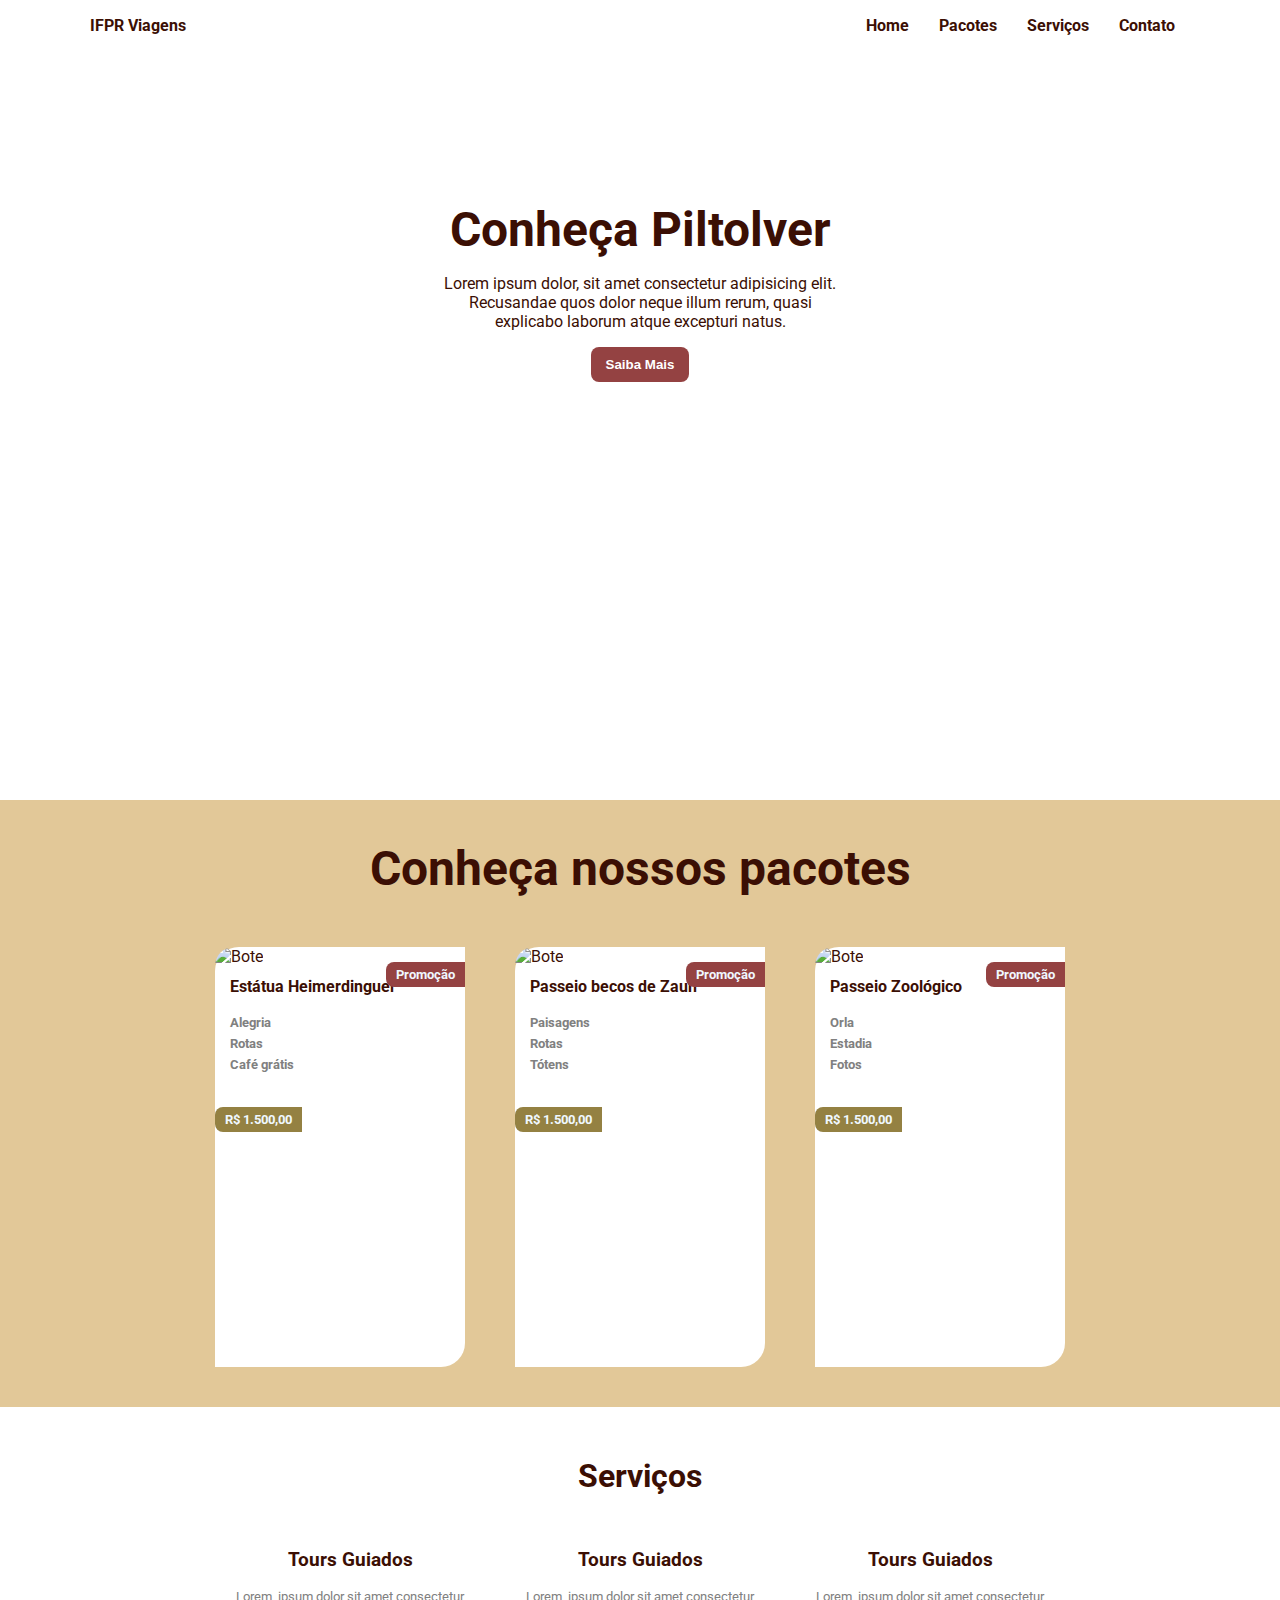
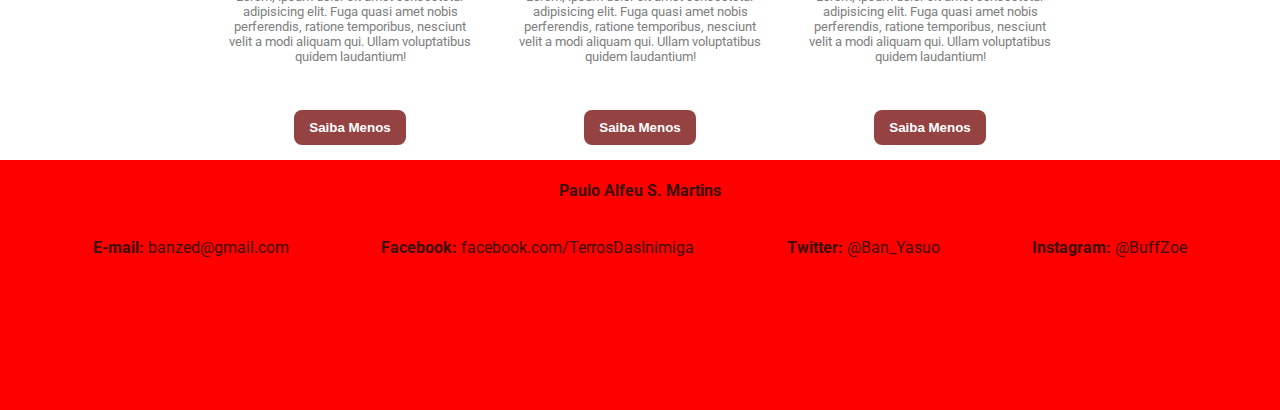
==== Ex 001 - Site de Viagens/index.html @ 7e338a74 "12-04-23" ====
<!DOCTYPE html>
<html lang="pt-br">
  <head>
    <meta charset="UTF-8" />
    <meta http-equiv="X-UA-Compatible" content="IE=edge" />
    <meta name="viewport" content="width=device-width, initial-scale=1.0" />
    <title>Viaje para Vancouver</title>
    <script src="https://unpkg.com/feather-icons"></script>
    <link rel="stylesheet" href="style.css">
  </head>
  <body>
    <header>
      <nav>
        <p>IFPR Viagens</p>
        <ul>
          <li><a href="#home">Home</a></li>
          <li><a href="#pacotes">Pacotes</a></li>
          <li><a href="#servicos">Serviços</a></li>
          <li><a href="#contatos">Contato</a></li>
        </ul>
      </nav>
      <div id="home" class="header-content">
        <h1>Conheça Piltolver</h1>
        <p>
          Lorem ipsum dolor, sit amet consectetur adipisicing elit. Recusandae quos dolor neque illum rerum, quasi explicabo laborum atque excepturi natus.
        </p>
        <button>Saiba Mais</button>
      </div>
    </header>
    <section id="pacotes" class="pacotes">
      <h1 class="pacotes-title">Conheça nossos pacotes</h1>

      <div class="pacotes-card">
        <div class="card">
          <div class="card-tag card-tag-top">
            <p>Promoção</p>
          </div>
          <div class="card-tag card-tag-bottom">
            <p>R$ 1.500,00</p>
          </div>
          <img src="https://e1.pxfuel.com/desktop-wallpaper/426/372/desktop-wallpaper-the-university-of-piltover-mocah-piltover.jpg" alt="Bote" class="card-image">
          <div class="card-content">
            <h1>Estátua Heimerdinguer</h1>
            <ul>
              <li><i data-feather="smile"></i>Alegria</li>
              <li><i data-feather="map"></i>Rotas</li>
              <li><i data-feather="coffee"></i>Café grátis</li>
            </ul>
          </div>
        </div>
        <div class="card">
          <div class="card-tag card-tag-top">
            <p>Promoção</p>
          </div>
          <div class="card-tag card-tag-bottom">
            <p>R$ 1.500,00</p>
          </div>
          <img src="https://kanto.legiaodosherois.com.br/w760-h398-cfill/wp-content/uploads/2022/01/legiao_7chP2k4S3XMO.jpg" alt="Bote" class="card-image">
          <div class="card-content">
            <h1>Passeio becos de Zaun</h1>
            <ul>
              <li><i data-feather="feather"></i>Paisagens</li>
              <li><i data-feather="map-pin"></i>Rotas</li>
              <li><i data-feather="camera"></i>Tótens</li>
            </ul>
          </div>
        </div>
        <div class="card">
          <div class="card-tag card-tag-top">
            <p>Promoção</p>
          </div>
          <div class="card-tag card-tag-bottom">
            <p>R$ 1.500,00</p>
          </div>
          <img src="https://d1ki6hjeuoplax.cloudfront.net/images/_1200x630_crop_center-center_82_none/Rio-Shimmer-Arcane.jpeg" alt="Bote" class="card-image">
          <div class="card-content">
            <h1>Passeio Zoológico</h1>
            <ul>
              <li><i data-feather="sun"></i>Orla</li>
              <li><i data-feather="briefcase"></i>Estadia</li>
              <li><i data-feather="camera"></i>Fotos</li>
            </ul>
          </div>
        </div>
      </div>
      
    </section>

    <section id="servicos" class="servicos">
      <h1 class="servicos-title">
        Serviços
      </h1>
      <div class="servicos-cards">
        <div class="card">
          <i data-feather="map"></i>
          <div class="card-content">
            <h3>Tours Guiados</h3>
            <p>Lorem, ipsum dolor sit amet consectetur adipisicing elit. Fuga quasi amet nobis perferendis, ratione temporibus, nesciunt velit a modi aliquam qui. Ullam voluptatibus quidem laudantium!</p>
          </div>
          <button>Saiba Menos</button>
        </div>
        <div class="card">
          <i data-feather="camera"></i>
          <div class="card-content">
            <h3>Tours Guiados</h3>
            <p>Lorem, ipsum dolor sit amet consectetur adipisicing elit. Fuga quasi amet nobis perferendis, ratione temporibus, nesciunt velit a modi aliquam qui. Ullam voluptatibus quidem laudantium!</p>
          </div>
          <button>Saiba Menos</button>
        </div>
        <div class="card">
          <i data-feather="navigation"></i>
          <div class="card-content">
            <h3>Tours Guiados</h3>
            <p>Lorem, ipsum dolor sit amet consectetur adipisicing elit. Fuga quasi amet nobis perferendis, ratione temporibus, nesciunt velit a modi aliquam qui. Ullam voluptatibus quidem laudantium!</p>
          </div>
          <button>Saiba Menos</button>
      </div>
      </div>
    </section>
 <!-- ATIVIDADE-->
 <section id="contatos" class="contatos">
   <div class="name">
     <h4>Paulo Alfeu S. Martins</h4>
   </div>
    <div class="contatos-cards">
      <div class="email">
        <p>
          <i data-feather="mail"></i>
          <strong>E-mail:</strong> banzed@gmail.com</p>
      </div>
      <div class="facebook">
        <p>
          <i data-feather="facebook"></i>
          <strong>Facebook:</strong> facebook.com/TerrosDasInimiga</p>
      </div>
      <div class="twitter">
        <p>
          <i data-feather="twitter"></i>
          <strong>Twitter:</strong> @Ban_Yasuo</p>
      </div>
      <div class="instagram">
        <p>
          <i data-feather="instagram"></i>
          <strong>Instagram:</strong> @BuffZoe</p>
      </div>
  </div>
 </section>
    <script>
      feather.replace()
    </script>
  </body>
</html>
---- Ex 001 - Site de Viagens/style.css ----
@import url('https://fonts.googleapis.com/css2?family=Roboto&display=swap');

body {
    margin: 0;
    font-family: 'Roboto', sans-serif;
    color: #3b0f04;

}
ul {
    list-style: none;
    font-weight: bold;
    
}
a{
  text-decoration: none;
  color: inherit;
}
button {
  padding: 10px 15px;
  border-radius: 8px;
  font-weight: bold;
  border: 0;
  background: hsl(0, 38%, 42%);
  color: white;
}

header {
  background: no-repeat center/cover url("https://wallpapers.com/images/hd/arcane-intro-piltover-bknov93of349me0p.jpg");
  height: calc(100vh - 100px);
}

header nav {
  display: flex;
  justify-content: space-between;
  margin: auto 90px;
}

header nav ul {
  display: flex;
}

header nav ul li {
  margin: 0 15px;
}

header nav p {
  font-weight: bold;
}

.header-content {
  max-width: 400px;
  margin: 150px auto;
  text-align: center;
}

.header-content h1 {
  margin-bottom: 10px;
  font-size: 3rem;
}

.pacotes .pacotes-title {
  width: 100%;
  text-align: center;
  margin: 25px 0;
  font-size: 3rem;
}

.pacotes {
  background: #e2c898;
  padding: 15px;

}

.pacotes .pacotes-card {
  display: flex;
  margin: auto;
  max-width: 950px;
  flex-wrap: wrap;
  justify-content: center;
}

.pacotes .card-image {
  width: 250px;
  height: 200px;
  border-radius: 24px 0 0 0;
}

.pacotes .card {
  width: 250px;
  height: 420px;
  background: white;
  border-radius: 24px 0;
  margin: 25px;
  position: relative;
}

.pacotes .card-content {
  padding: 0 15px;

}

.pacotes .card-content ul {

  display: flex;
  flex-direction: column;
  padding: 0;
}

.pacotes-card .card-content ul li {
  font-size: 0.8rem;
  display: flex;
  align-items: center;
  margin: 3px 0;
  color: grey;
  font-weight: bold;
}

.pacotes .card-content li svg {
  width: 16px;
  height: 16px;
  margin-right: 10px;
}

.pacotes .card-content h1 {
  font-size: 1rem;
}
.pacotes .card .card-tag-top {
  position: absolute;
  right: 0;
  top: 15px;
  background: hsl(0, 38%, 42%);
  border-radius: 8px 0 0 8px;
  padding: 5px 10px;
}
.pacotes .card .card-tag-bottom {
  position: absolute;
  left: 0;
  top: 160px;
  background: #948142;
  border-radius: 8px 0 0 8px;
  padding: 5px 10px;
}

.pacotes .card .card-tag p {
  margin: 0;
  font-size: 0.8rem;
  color: aliceblue;
  font-weight: bold;
}

.servicos {
  padding: 15px;
  }

.servicos .servicos-title {
    text-align: center;
    margin: 35px 0;
  }

.servicos .servicos-cards {
  margin-top: 25px;
  display: flex;
  max-width: 950px;
  justify-content: center;
  margin: auto;
}

.servicos .card {
  width: 250px;
  display: flex;
  flex-direction: column;
  justify-content: center;
  align-items: center;
  margin: 0 20px;
}

.servicos .card svg {
  width: 60px;
  height: 60px;
  margin: 50px;
}

.servicos .card svg:hover {
  stroke: #0000ff;
  transform: scale(1.1);
}

.servicos .card h3 {
  font-weight: bold;
}

.servicos .card p {
  color: grey;
  font-size: 0.8rem;
  text-align: center;
}

.servicos .card .card-content {
  height: 180px;
  text-align: center;
}

.contatos {
  height: 250px;
  background: red;
}

.name {
  display: flex;
  justify-content: center;
}

.contatos-cards {
  display: flex;
  left: 5px;
  justify-content: space-evenly;
}

.contatos .facebook svg {
  color: #0000ff;
}
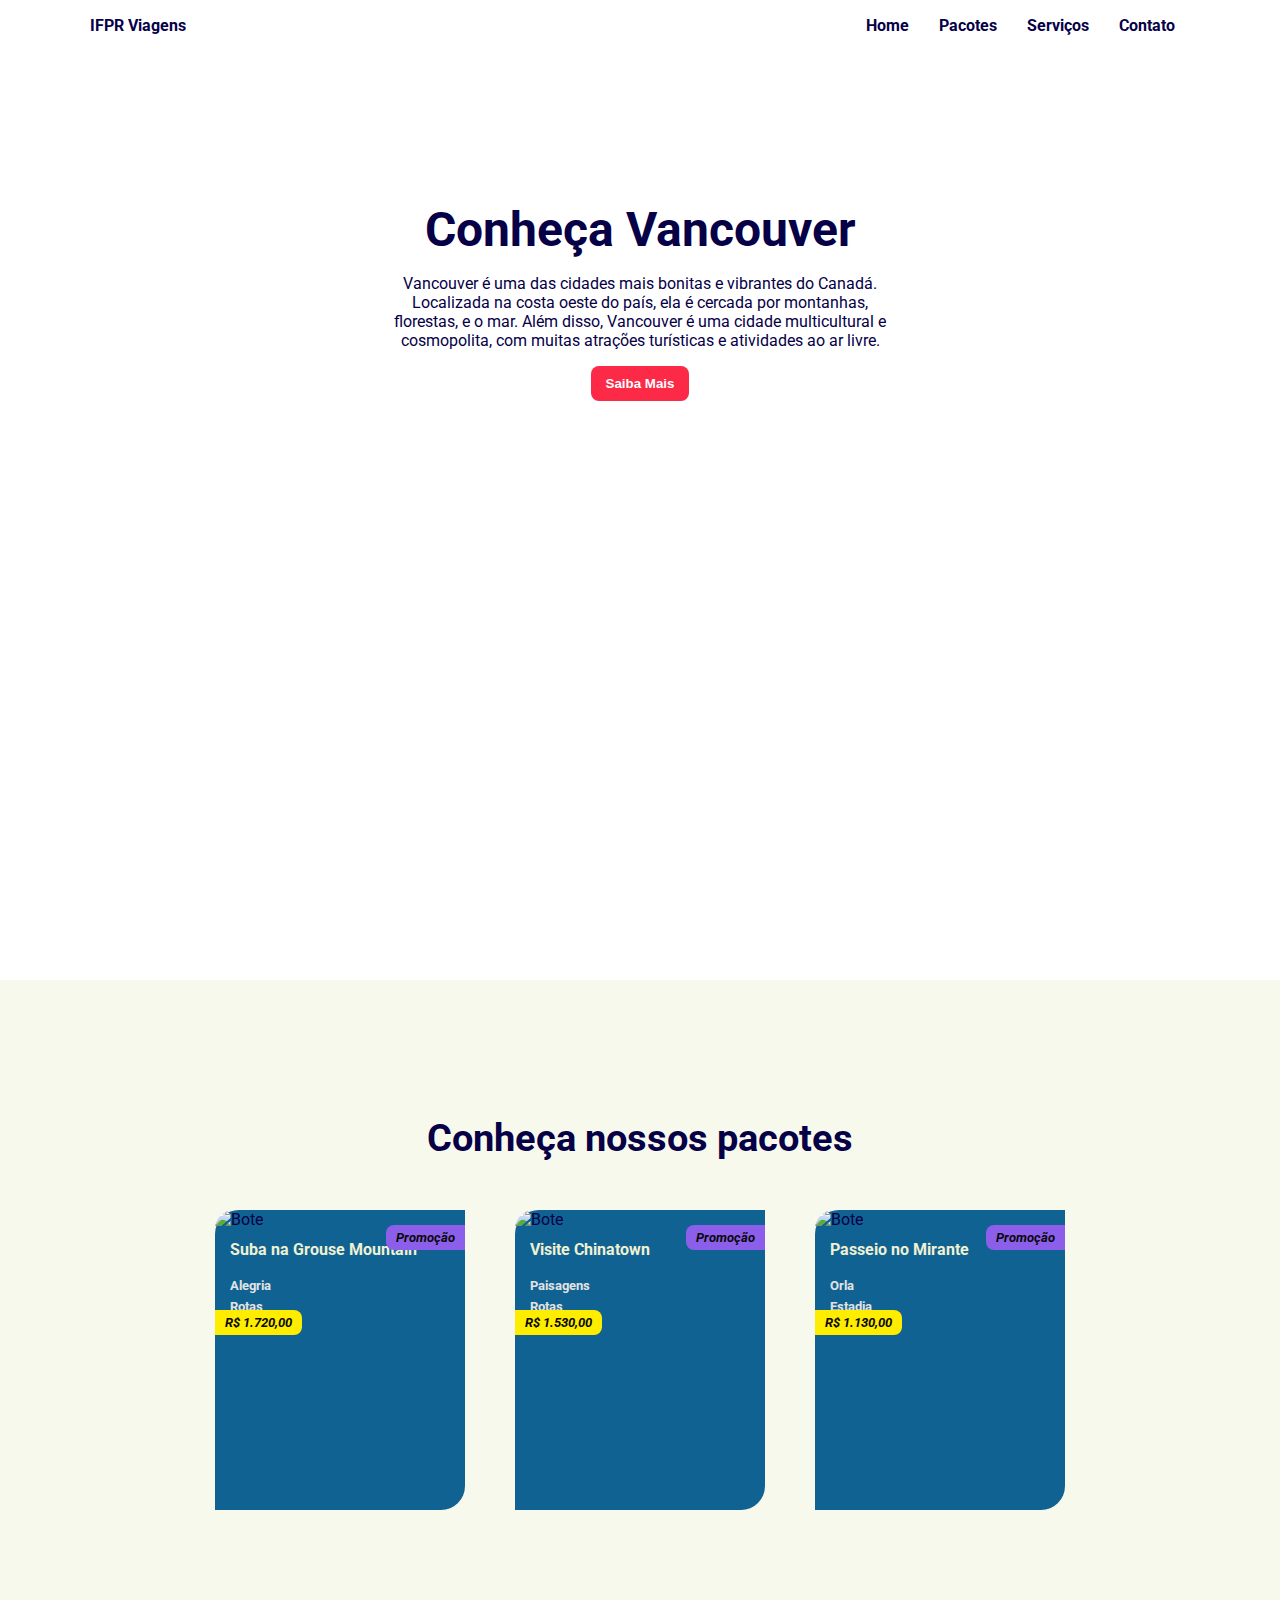
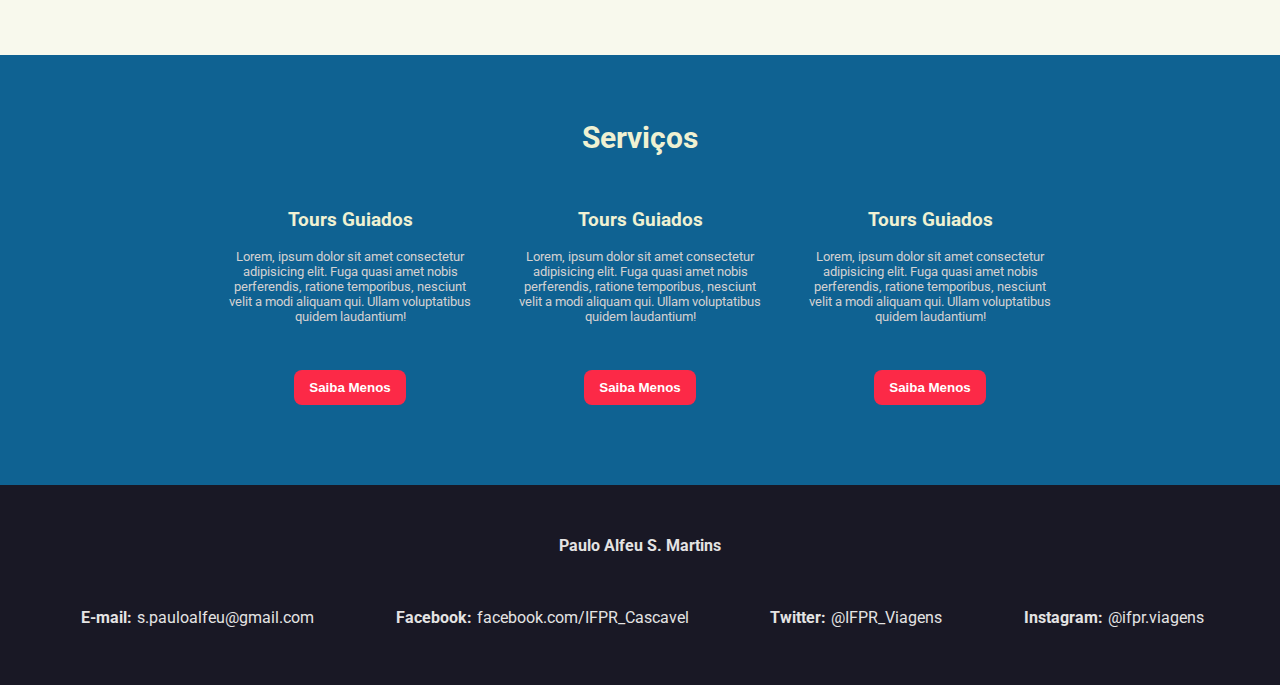
==== commit a94276c3: "13-04-23" ====
--- a/Ex 001 - Site de Viagens/index.html
+++ b/Ex 001 - Site de Viagens/index.html
@@ -20,9 +20,9 @@
         </ul>
       </nav>
       <div id="home" class="header-content">
-        <h1>Conheça Piltolver</h1>
+        <h1>Conheça Vancouver</h1>
         <p>
-          Lorem ipsum dolor, sit amet consectetur adipisicing elit. Recusandae quos dolor neque illum rerum, quasi explicabo laborum atque excepturi natus.
+          Vancouver é uma das cidades mais bonitas e vibrantes do Canadá. Localizada na costa oeste do país, ela é cercada por montanhas, florestas, e o mar. Além disso, Vancouver é uma cidade multicultural e cosmopolita, com muitas atrações turísticas e atividades ao ar livre.
         </p>
         <button>Saiba Mais</button>
       </div>
@@ -36,11 +36,11 @@
             <p>Promoção</p>
           </div>
           <div class="card-tag card-tag-bottom">
-            <p>R$ 1.500,00</p>
+            <p>R$ 1.720,00</p>
           </div>
-          <img src="https://e1.pxfuel.com/desktop-wallpaper/426/372/desktop-wallpaper-the-university-of-piltover-mocah-piltover.jpg" alt="Bote" class="card-image">
+          <img src="https://a.cdn-hotels.com/gdcs/production112/d779/1f098410-1c66-4ea0-9081-1283a14a0301.jpg" alt="Bote" class="card-image">
           <div class="card-content">
-            <h1>Estátua Heimerdinguer</h1>
+            <h1>Suba na Grouse Mountain</h1>
             <ul>
               <li><i data-feather="smile"></i>Alegria</li>
               <li><i data-feather="map"></i>Rotas</li>
@@ -53,11 +53,11 @@
             <p>Promoção</p>
           </div>
           <div class="card-tag card-tag-bottom">
-            <p>R$ 1.500,00</p>
+            <p>R$ 1.530,00</p>
           </div>
-          <img src="https://kanto.legiaodosherois.com.br/w760-h398-cfill/wp-content/uploads/2022/01/legiao_7chP2k4S3XMO.jpg" alt="Bote" class="card-image">
+          <img src="https://a.cdn-hotels.com/gdcs/production77/d729/a937bb70-c31d-11e8-87bb-0242ac11000d.jpg" alt="Bote" class="card-image">
           <div class="card-content">
-            <h1>Passeio becos de Zaun</h1>
+            <h1>Visite Chinatown</h1>
             <ul>
               <li><i data-feather="feather"></i>Paisagens</li>
               <li><i data-feather="map-pin"></i>Rotas</li>
@@ -70,11 +70,11 @@
             <p>Promoção</p>
           </div>
           <div class="card-tag card-tag-bottom">
-            <p>R$ 1.500,00</p>
+            <p>R$ 1.130,00</p>
           </div>
-          <img src="https://d1ki6hjeuoplax.cloudfront.net/images/_1200x630_crop_center-center_82_none/Rio-Shimmer-Arcane.jpeg" alt="Bote" class="card-image">
+          <img src="https://a.cdn-hotels.com/gdcs/production26/d137/a9b8ab40-c31d-11e8-a1a9-0242ac110002.jpg" alt="Bote" class="card-image">
           <div class="card-content">
-            <h1>Passeio Zoológico</h1>
+            <h1>Passeio no Mirante</h1>
             <ul>
               <li><i data-feather="sun"></i>Orla</li>
               <li><i data-feather="briefcase"></i>Estadia</li>
@@ -126,22 +126,22 @@
       <div class="email">
         <p>
           <i data-feather="mail"></i>
-          <strong>E-mail:</strong> banzed@gmail.com</p>
+          <strong>E-mail:</strong> s.pauloalfeu@gmail.com</p>
       </div>
       <div class="facebook">
         <p>
           <i data-feather="facebook"></i>
-          <strong>Facebook:</strong> facebook.com/TerrosDasInimiga</p>
+          <strong>Facebook:</strong> facebook.com/IFPR_Cascavel</p>
       </div>
       <div class="twitter">
         <p>
           <i data-feather="twitter"></i>
-          <strong>Twitter:</strong> @Ban_Yasuo</p>
+          <strong>Twitter:</strong> @IFPR_Viagens</p>
       </div>
       <div class="instagram">
         <p>
           <i data-feather="instagram"></i>
-          <strong>Instagram:</strong> @BuffZoe</p>
+          <strong>Instagram: </strong> @ifpr.viagens</p>
       </div>
   </div>
  </section>
--- a/Ex 001 - Site de Viagens/style.css
+++ b/Ex 001 - Site de Viagens/style.css
@@ -3,7 +3,7 @@
 body {
     margin: 0;
     font-family: 'Roboto', sans-serif;
-    color: #3b0f04;
+    color: #060047;
 
 }
 ul {
@@ -20,13 +20,17 @@
   border-radius: 8px;
   font-weight: bold;
   border: 0;
-  background: hsl(0, 38%, 42%);
+  background: #FC2947;
   color: white;
 }
 
+button:hover {
+  transform: scale(1.1);
+}
+
 header {
-  background: no-repeat center/cover url("https://wallpapers.com/images/hd/arcane-intro-piltover-bknov93of349me0p.jpg");
-  height: calc(100vh - 100px);
+  background: no-repeat center/cover url("https://media.timeout.com/images/105239112/image.jpg");
+  height: calc(120vh - 100px);
 }
 
 header nav {
@@ -48,7 +52,7 @@
 }
 
 .header-content {
-  max-width: 400px;
+  max-width: 500px;
   margin: 150px auto;
   text-align: center;
 }
@@ -62,14 +66,15 @@
   width: 100%;
   text-align: center;
   margin: 25px 0;
-  font-size: 3rem;
+  font-size: 2.4rem;
 }
 
 .pacotes {
-  background: #e2c898;
-  padding: 15px;
-
-}
+  background: #f8f9ed;
+  padding-top: 110px;
+  padding-bottom: 120px;
+}
+
 
 .pacotes .pacotes-card {
   display: flex;
@@ -81,14 +86,14 @@
 
 .pacotes .card-image {
   width: 250px;
-  height: 200px;
+  height: 150px;
   border-radius: 24px 0 0 0;
 }
 
 .pacotes .card {
   width: 250px;
-  height: 420px;
-  background: white;
+  height: 300px;
+  background: #0F6292;
   border-radius: 24px 0;
   margin: 25px;
   position: relative;
@@ -111,7 +116,7 @@
   display: flex;
   align-items: center;
   margin: 3px 0;
-  color: grey;
+  color: #e4e3e3;
   font-weight: bold;
 }
 
@@ -123,38 +128,49 @@
 
 .pacotes .card-content h1 {
   font-size: 1rem;
+  color: #eff1d2;
 }
 .pacotes .card .card-tag-top {
   position: absolute;
   right: 0;
   top: 15px;
-  background: hsl(0, 38%, 42%);
+  background: #8b5fea;
   border-radius: 8px 0 0 8px;
   padding: 5px 10px;
+  font-style: oblique;
 }
 .pacotes .card .card-tag-bottom {
   position: absolute;
   left: 0;
-  top: 160px;
-  background: #948142;
-  border-radius: 8px 0 0 8px;
+  top: 100px;
+  background: #FFED00;
+  border-radius: 0 8px 8px 0;
   padding: 5px 10px;
+  font-style: oblique;
 }
 
 .pacotes .card .card-tag p {
   margin: 0;
   font-size: 0.8rem;
-  color: aliceblue;
-  font-weight: bold;
+  color: rgb(9, 9, 9);
+  font-weight: bold;
+}
+
+.pacotes .card:hover {
+  transform: scale(1.15);
 }
 
 .servicos {
-  padding: 15px;
+  padding: 30px;
+  padding-bottom: 80px;
+  background: #0F6292;
+  color: #eff1d2;
   }
 
 .servicos .servicos-title {
     text-align: center;
     margin: 35px 0;
+    font-size: 1.9rem;
   }
 
 .servicos .servicos-cards {
@@ -181,7 +197,7 @@
 }
 
 .servicos .card svg:hover {
-  stroke: #0000ff;
+  stroke: #191825;
   transform: scale(1.1);
 }
 
@@ -190,7 +206,7 @@
 }
 
 .servicos .card p {
-  color: grey;
+  color: #d4d1d1;
   font-size: 0.8rem;
   text-align: center;
 }
@@ -201,13 +217,16 @@
 }
 
 .contatos {
-  height: 250px;
-  background: red;
+  height: 200px;
+  background: #191825;
+  color: #e4e3e3;
 }
 
 .name {
   display: flex;
   justify-content: center;
+  padding-top: 30px;
+  padding-bottom: 15px;
 }
 
 .contatos-cards {
@@ -217,5 +236,27 @@
 }
 
 .contatos .facebook svg {
-  color: #0000ff;
+  color: #3454e4;
+  margin-right: 10px;
+}
+
+.contatos .twitter svg {
+  color: #5ca0f3;
+  margin-right: 10px;
+}
+
+.contatos .instagram svg {
+  color: #f35c82;
+  margin-right: 10px;
+}
+
+.contatos .email svg {
+  color: #ead994;
+  margin-right: 10px;
+}
+
+.contatos .contatos-cards p {
+  display: flex;
+  align-items: center;
+  text-indent: 5px;
 }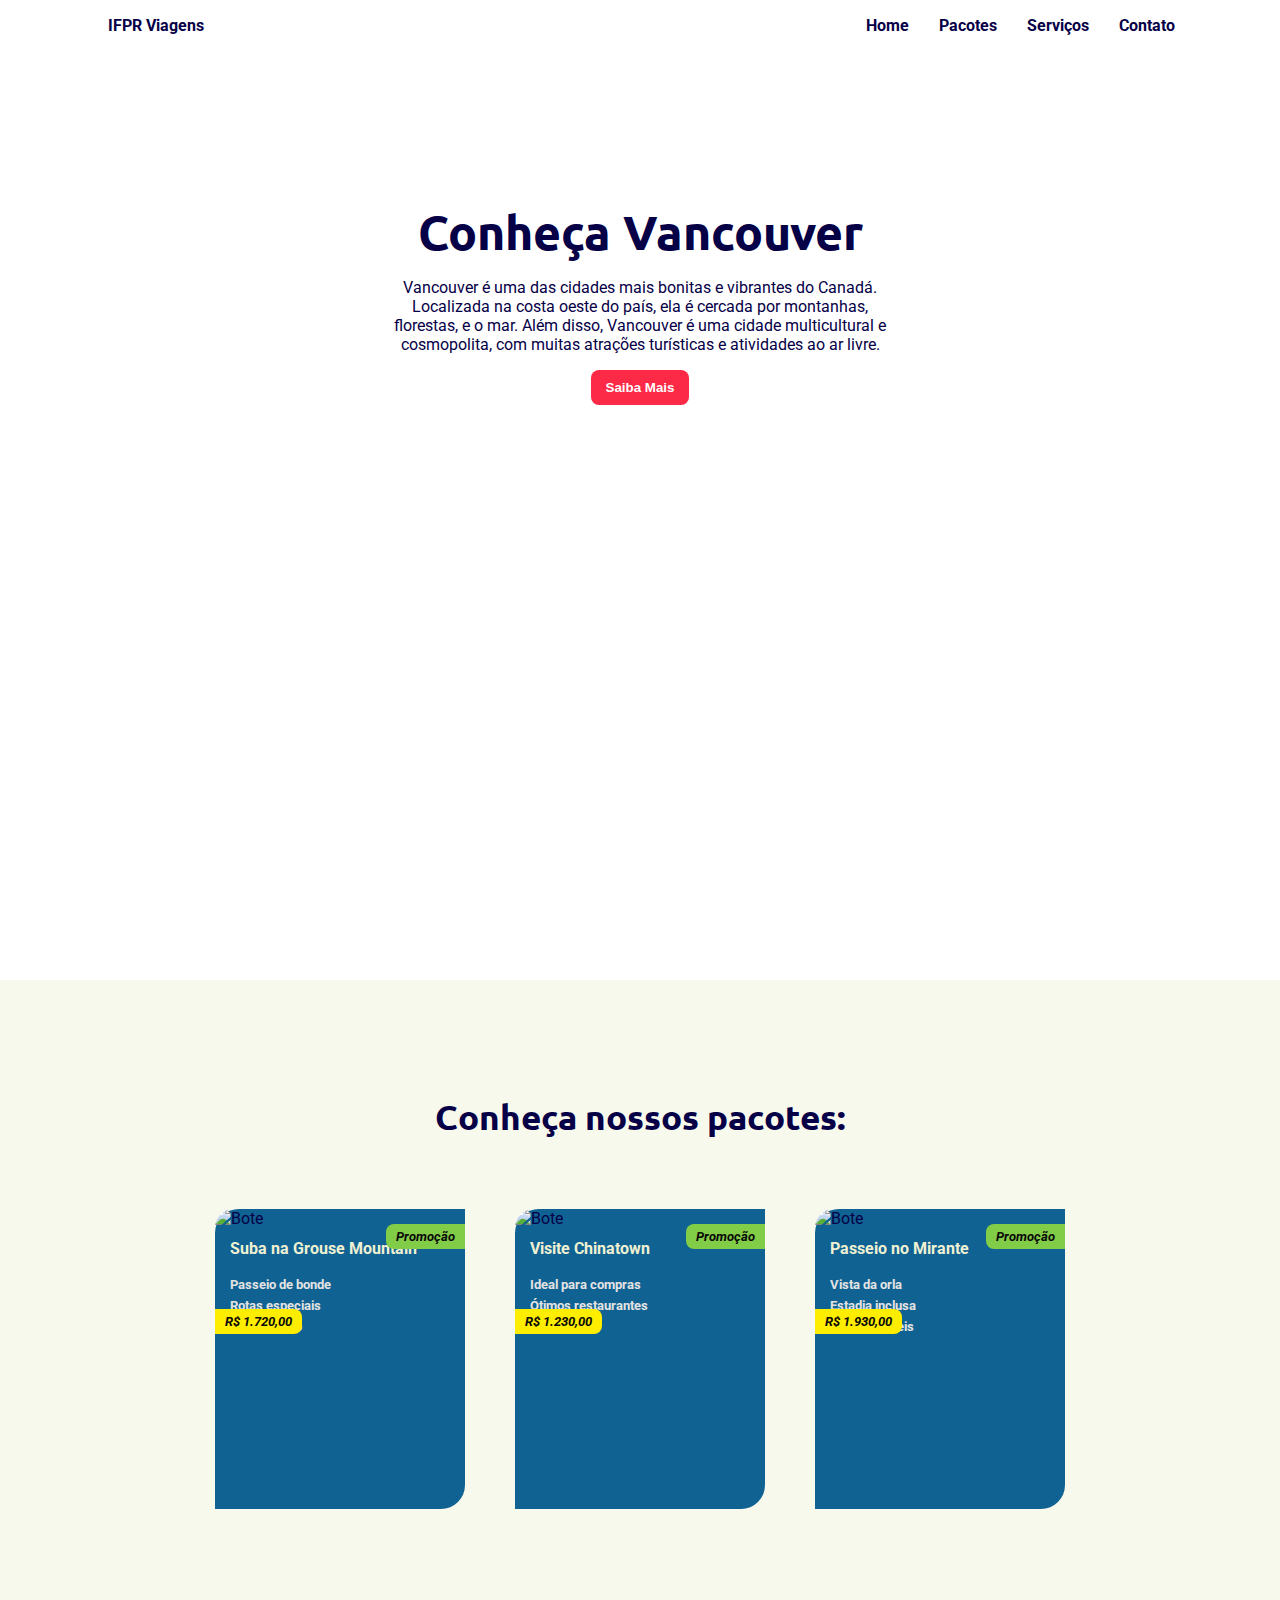
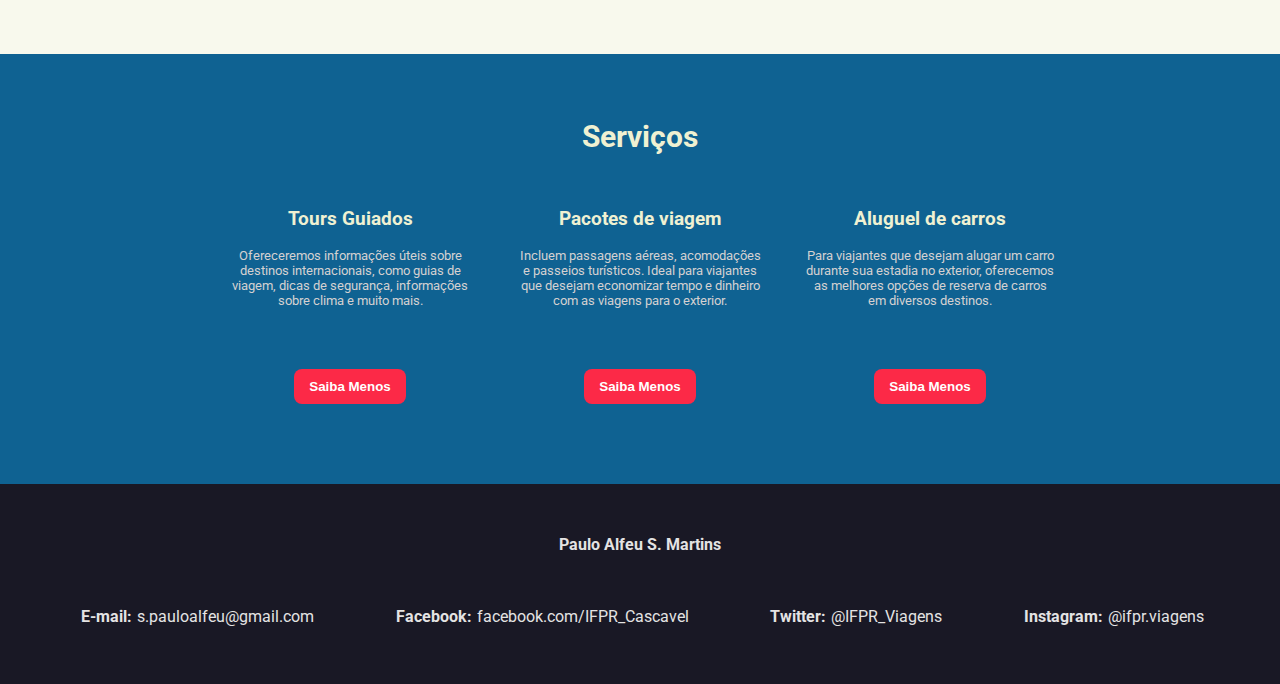
==== commit 1b8bd082: "13-04-23" ====
--- a/Ex 001 - Site de Viagens/index.html
+++ b/Ex 001 - Site de Viagens/index.html
@@ -10,8 +10,8 @@
   </head>
   <body>
     <header>
-      <nav>
-        <p>IFPR Viagens</p>
+      <nav id="header-logo">
+        <p><img src="https://seeklogo.com/images/I/ifpr-instituto-federal-do-parana-icone-logo-E4B5B3D67E-seeklogo.com.png" alt=""> IFPR Viagens</p>
         <ul>
           <li><a href="#home">Home</a></li>
           <li><a href="#pacotes">Pacotes</a></li>
@@ -24,11 +24,14 @@
         <p>
           Vancouver é uma das cidades mais bonitas e vibrantes do Canadá. Localizada na costa oeste do país, ela é cercada por montanhas, florestas, e o mar. Além disso, Vancouver é uma cidade multicultural e cosmopolita, com muitas atrações turísticas e atividades ao ar livre.
         </p>
-        <button>Saiba Mais</button>
+        <button onclick="window.location.href='#pacotes';">Saiba Mais</button>
       </div>
     </header>
+
+    <!-- INICIO DA AREA DE PACOTES -->
+
     <section id="pacotes" class="pacotes">
-      <h1 class="pacotes-title">Conheça nossos pacotes</h1>
+      <h1 class="pacotes-title">Conheça nossos pacotes:</h1>
 
       <div class="pacotes-card">
         <div class="card">
@@ -42,9 +45,9 @@
           <div class="card-content">
             <h1>Suba na Grouse Mountain</h1>
             <ul>
-              <li><i data-feather="smile"></i>Alegria</li>
-              <li><i data-feather="map"></i>Rotas</li>
-              <li><i data-feather="coffee"></i>Café grátis</li>
+              <li><i data-feather="smile"></i>Passeio de bonde</li>
+              <li><i data-feather="map"></i>Rotas especiais</li>
+              <li><i data-feather="coffee"></i>Café incluso</li>
             </ul>
           </div>
         </div>
@@ -53,15 +56,15 @@
             <p>Promoção</p>
           </div>
           <div class="card-tag card-tag-bottom">
-            <p>R$ 1.530,00</p>
+            <p>R$ 1.230,00</p>
           </div>
           <img src="https://a.cdn-hotels.com/gdcs/production77/d729/a937bb70-c31d-11e8-87bb-0242ac11000d.jpg" alt="Bote" class="card-image">
           <div class="card-content">
             <h1>Visite Chinatown</h1>
             <ul>
-              <li><i data-feather="feather"></i>Paisagens</li>
-              <li><i data-feather="map-pin"></i>Rotas</li>
-              <li><i data-feather="camera"></i>Tótens</li>
+              <li><i data-feather="shopping-cart"></i>Ideal para compras</li>
+              <li><i data-feather="map-pin"></i>Ótimos restaurantes</li>
+              <li><i data-feather="camera"></i>Visual único</li>
             </ul>
           </div>
         </div>
@@ -70,54 +73,65 @@
             <p>Promoção</p>
           </div>
           <div class="card-tag card-tag-bottom">
-            <p>R$ 1.130,00</p>
+            <p>R$ 1.930,00</p>
           </div>
           <img src="https://a.cdn-hotels.com/gdcs/production26/d137/a9b8ab40-c31d-11e8-a1a9-0242ac110002.jpg" alt="Bote" class="card-image">
           <div class="card-content">
             <h1>Passeio no Mirante</h1>
             <ul>
-              <li><i data-feather="sun"></i>Orla</li>
-              <li><i data-feather="briefcase"></i>Estadia</li>
-              <li><i data-feather="camera"></i>Fotos</li>
+              <li><i data-feather="sun"></i>Vista da orla</li>
+              <li><i data-feather="briefcase"></i>Estadia inclusa</li>
+              <li><i data-feather="camera"></i>Fotos incriveis</li>
             </ul>
           </div>
         </div>
       </div>
-      
     </section>
+
+    <!-- INICIO DA AREA DE SERVIÇOS -->
 
     <section id="servicos" class="servicos">
       <h1 class="servicos-title">
         Serviços
       </h1>
       <div class="servicos-cards">
+
+      <!--div tours guiados-->
+
+          <div class="card">
+            <i data-feather="map"></i>
+            <div class="card-content">
+              <h3>Tours Guiados</h3>
+              <p>Ofereceremos informações úteis sobre destinos internacionais, como guias de viagem, dicas de segurança, informações sobre clima e muito mais.</p>
+            </div>
+            <button onclick="window.location.href='#home';">Saiba Menos</button>
+        </div>
+
+      <!--div pacotes de viagens-->
+
         <div class="card">
-          <i data-feather="map"></i>
+          <i data-feather="briefcase"></i>
           <div class="card-content">
-            <h3>Tours Guiados</h3>
-            <p>Lorem, ipsum dolor sit amet consectetur adipisicing elit. Fuga quasi amet nobis perferendis, ratione temporibus, nesciunt velit a modi aliquam qui. Ullam voluptatibus quidem laudantium!</p>
+            <h3>Pacotes de viagem</h3>
+            <p>Incluem passagens aéreas, acomodações e passeios turísticos. Ideal para viajantes que desejam economizar tempo e dinheiro com  as viagens para o exterior.</p>
           </div>
-          <button>Saiba Menos</button>
+          <button onclick="window.location.href='#home';">Saiba Menos</button>
         </div>
+        
+      <!--div aluguel de carros-->
         <div class="card">
-          <i data-feather="camera"></i>
+          <i data-feather="tag"></i>
           <div class="card-content">
-            <h3>Tours Guiados</h3>
-            <p>Lorem, ipsum dolor sit amet consectetur adipisicing elit. Fuga quasi amet nobis perferendis, ratione temporibus, nesciunt velit a modi aliquam qui. Ullam voluptatibus quidem laudantium!</p>
+            <h3>Aluguel de carros</h3>
+            <p>Para viajantes que desejam alugar um carro durante sua estadia no exterior, oferecemos as melhores opções de reserva de carros em diversos destinos.</p>
           </div>
-          <button>Saiba Menos</button>
+          <button onclick="window.location.href='#home';">Saiba Menos</button>
         </div>
-        <div class="card">
-          <i data-feather="navigation"></i>
-          <div class="card-content">
-            <h3>Tours Guiados</h3>
-            <p>Lorem, ipsum dolor sit amet consectetur adipisicing elit. Fuga quasi amet nobis perferendis, ratione temporibus, nesciunt velit a modi aliquam qui. Ullam voluptatibus quidem laudantium!</p>
-          </div>
-          <button>Saiba Menos</button>
-      </div>
       </div>
     </section>
- <!-- ATIVIDADE-->
+
+ <!-- ATIVIDADE SECTION CONTATO-->
+
  <section id="contatos" class="contatos">
    <div class="name">
      <h4>Paulo Alfeu S. Martins</h4>
--- a/Ex 001 - Site de Viagens/style.css
+++ b/Ex 001 - Site de Viagens/style.css
@@ -1,4 +1,4 @@
-  @import url('https://fonts.googleapis.com/css2?family=Roboto&display=swap');
+  @import url('https://fonts.googleapis.com/css2?family=Roboto&&family=Ubuntu:wght@300;500&display=swap');
 
 body {
     margin: 0;
@@ -51,6 +51,12 @@
   font-weight: bold;
 }
 
+header nav img {
+  opacity: 80%;
+  width: 14px;
+  height: 14px;
+}
+
 .header-content {
   max-width: 500px;
   margin: 150px auto;
@@ -60,18 +66,21 @@
 .header-content h1 {
   margin-bottom: 10px;
   font-size: 3rem;
+  font-family: 'Ubuntu';
 }
 
 .pacotes .pacotes-title {
   width: 100%;
   text-align: center;
   margin: 25px 0;
-  font-size: 2.4rem;
+  font-size: 2.2rem;
+  font-family: 'Ubuntu';
+  padding-bottom: 20px;
 }
 
 .pacotes {
   background: #f8f9ed;
-  padding-top: 110px;
+  padding-top: 90px;
   padding-bottom: 120px;
 }
 
@@ -134,7 +143,7 @@
   position: absolute;
   right: 0;
   top: 15px;
-  background: #8b5fea;
+  background: #82CD47;
   border-radius: 8px 0 0 8px;
   padding: 5px 10px;
   font-style: oblique;
@@ -152,7 +161,7 @@
 .pacotes .card .card-tag p {
   margin: 0;
   font-size: 0.8rem;
-  color: rgb(9, 9, 9);
+  color: #090909;
   font-weight: bold;
 }
 
